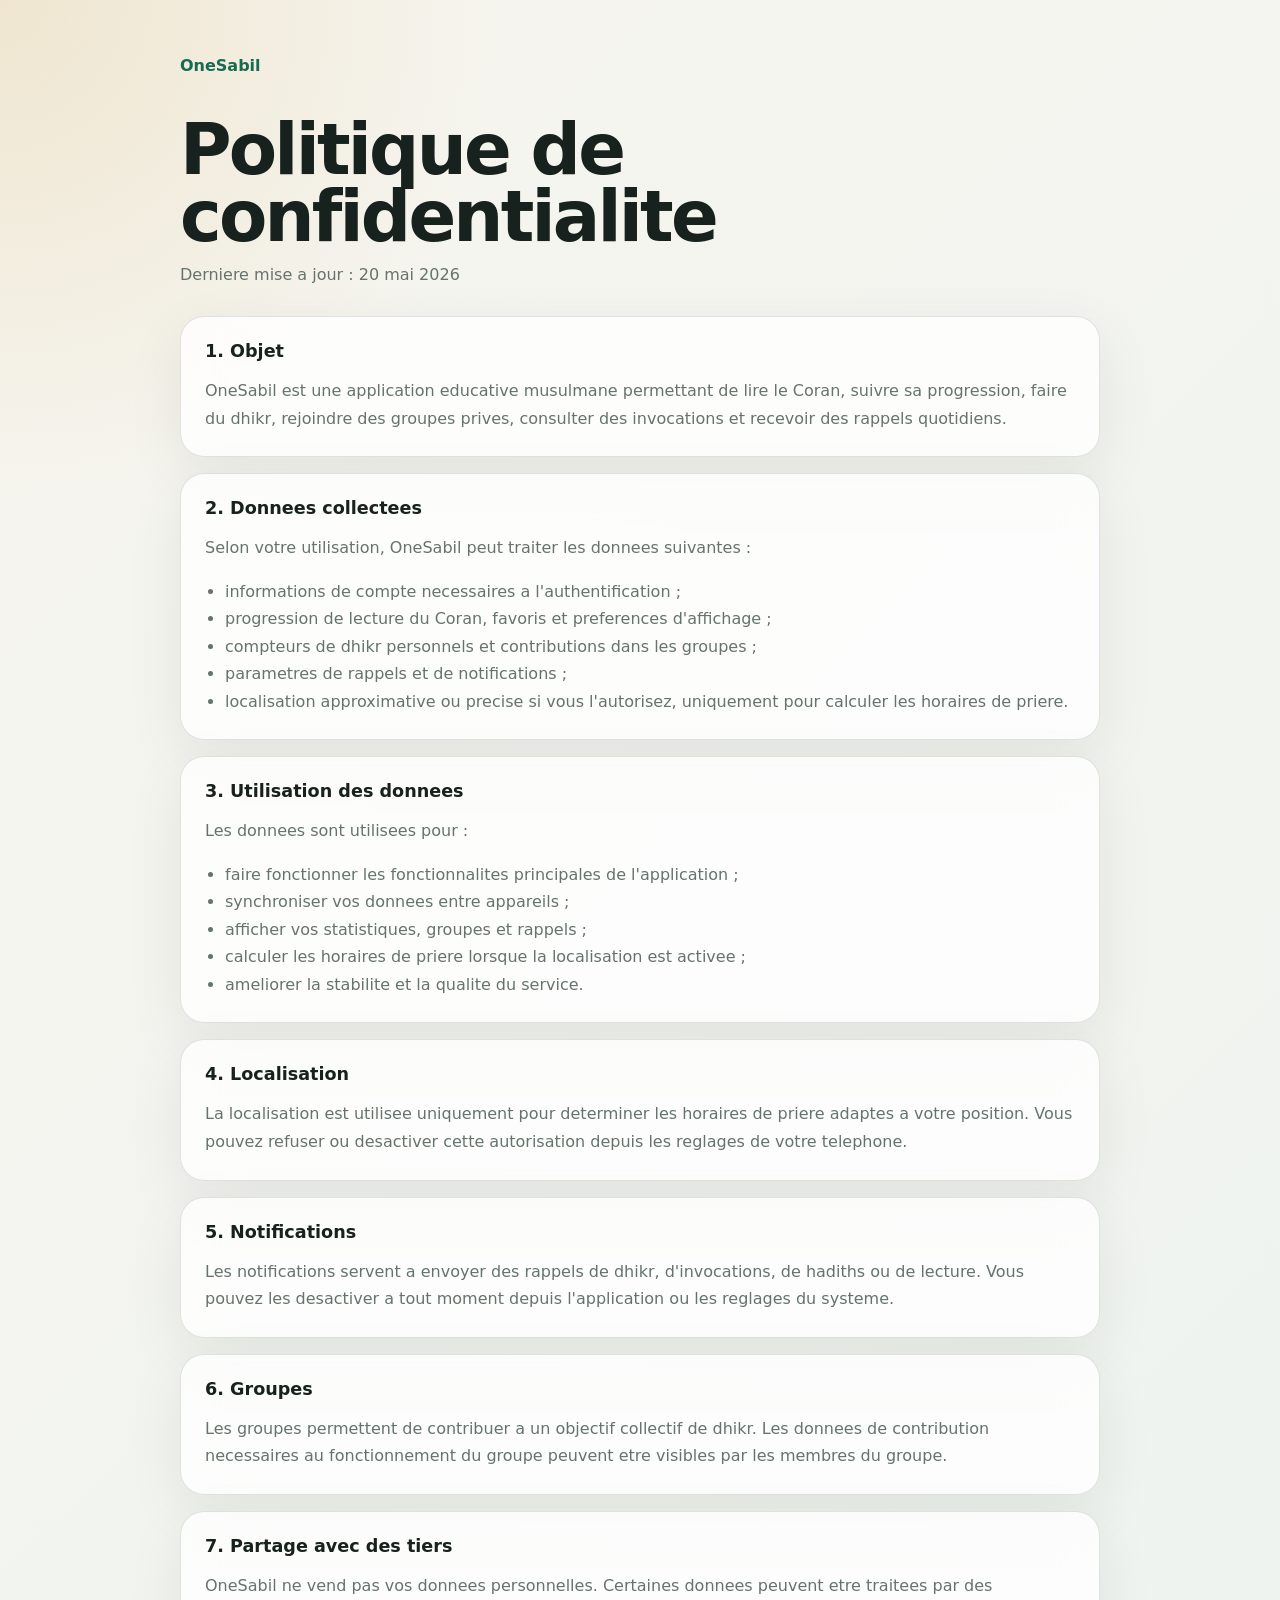
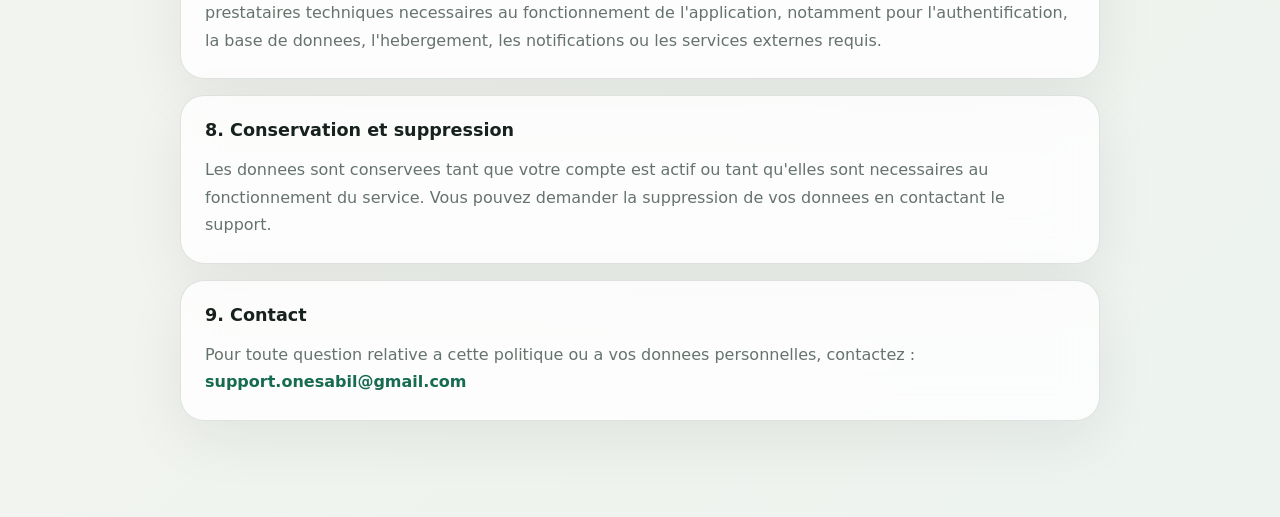
==== privacy.html @ fb36a30e "Initial legal site" ====
<!doctype html>
<html lang="fr">
  <head>
    <meta charset="utf-8" />
    <meta name="viewport" content="width=device-width, initial-scale=1" />
    <title>Politique de confidentialite - OneSabil</title>
    <meta name="description" content="Politique de confidentialite de l'application OneSabil." />
    <link rel="stylesheet" href="./styles.css" />
  </head>
  <body>
    <main class="shell page">
      <a class="back" href="./index.html">OneSabil</a>
      <h1>Politique de confidentialite</h1>
      <p class="muted">Derniere mise a jour : 20 mai 2026</p>

      <section class="card">
        <h2>1. Objet</h2>
        <p>
          OneSabil est une application educative musulmane permettant de lire le Coran, suivre sa progression, faire du
          dhikr, rejoindre des groupes prives, consulter des invocations et recevoir des rappels quotidiens.
        </p>
      </section>

      <section class="card">
        <h2>2. Donnees collectees</h2>
        <p>Selon votre utilisation, OneSabil peut traiter les donnees suivantes :</p>
        <ul>
          <li>informations de compte necessaires a l'authentification ;</li>
          <li>progression de lecture du Coran, favoris et preferences d'affichage ;</li>
          <li>compteurs de dhikr personnels et contributions dans les groupes ;</li>
          <li>parametres de rappels et de notifications ;</li>
          <li>localisation approximative ou precise si vous l'autorisez, uniquement pour calculer les horaires de priere.</li>
        </ul>
      </section>

      <section class="card">
        <h2>3. Utilisation des donnees</h2>
        <p>Les donnees sont utilisees pour :</p>
        <ul>
          <li>faire fonctionner les fonctionnalites principales de l'application ;</li>
          <li>synchroniser vos donnees entre appareils ;</li>
          <li>afficher vos statistiques, groupes et rappels ;</li>
          <li>calculer les horaires de priere lorsque la localisation est activee ;</li>
          <li>ameliorer la stabilite et la qualite du service.</li>
        </ul>
      </section>

      <section class="card">
        <h2>4. Localisation</h2>
        <p>
          La localisation est utilisee uniquement pour determiner les horaires de priere adaptes a votre position. Vous
          pouvez refuser ou desactiver cette autorisation depuis les reglages de votre telephone.
        </p>
      </section>

      <section class="card">
        <h2>5. Notifications</h2>
        <p>
          Les notifications servent a envoyer des rappels de dhikr, d'invocations, de hadiths ou de lecture. Vous pouvez
          les desactiver a tout moment depuis l'application ou les reglages du systeme.
        </p>
      </section>

      <section class="card">
        <h2>6. Groupes</h2>
        <p>
          Les groupes permettent de contribuer a un objectif collectif de dhikr. Les donnees de contribution necessaires
          au fonctionnement du groupe peuvent etre visibles par les membres du groupe.
        </p>
      </section>

      <section class="card">
        <h2>7. Partage avec des tiers</h2>
        <p>
          OneSabil ne vend pas vos donnees personnelles. Certaines donnees peuvent etre traitees par des prestataires
          techniques necessaires au fonctionnement de l'application, notamment pour l'authentification, la base de donnees,
          l'hebergement, les notifications ou les services externes requis.
        </p>
      </section>

      <section class="card">
        <h2>8. Conservation et suppression</h2>
        <p>
          Les donnees sont conservees tant que votre compte est actif ou tant qu'elles sont necessaires au fonctionnement
          du service. Vous pouvez demander la suppression de vos donnees en contactant le support.
        </p>
      </section>

      <section class="card">
        <h2>9. Contact</h2>
        <p>
          Pour toute question relative a cette politique ou a vos donnees personnelles, contactez :
          <a href="mailto:support.onesabil@gmail.com">support.onesabil@gmail.com</a>
        </p>
      </section>
    </main>
  </body>
</html>
---- styles.css ----
:root {
  color-scheme: light dark;
  --bg: #f7f5ef;
  --surface: rgba(255, 255, 255, 0.78);
  --ink: #17211d;
  --muted: #66736d;
  --line: rgba(23, 33, 29, 0.12);
  --accent: #166b51;
  --accent-2: #d7b56d;
}

* {
  box-sizing: border-box;
}

body {
  margin: 0;
  min-height: 100vh;
  color: var(--ink);
  background:
    radial-gradient(circle at top left, rgba(215, 181, 109, 0.24), transparent 32rem),
    linear-gradient(135deg, #f7f5ef 0%, #edf3ef 100%);
  font-family:
    Inter, ui-sans-serif, system-ui, -apple-system, BlinkMacSystemFont, "Segoe UI", sans-serif;
}

a {
  color: var(--accent);
  font-weight: 700;
  text-decoration: none;
}

.shell {
  width: min(920px, calc(100% - 32px));
  margin: 0 auto;
}

.hero {
  min-height: 100vh;
  display: grid;
  align-content: center;
  gap: 24px;
  padding: 72px 0;
}

.eyebrow {
  margin: 0;
  color: var(--accent);
  font-size: 0.82rem;
  font-weight: 800;
  letter-spacing: 0.08em;
  text-transform: uppercase;
}

h1 {
  margin: 0;
  font-size: clamp(3rem, 8vw, 6.5rem);
  line-height: 0.95;
  letter-spacing: -0.04em;
}

h2 {
  margin: 0 0 12px;
  font-size: 1.1rem;
}

p,
li {
  color: var(--muted);
  font-size: 1rem;
  line-height: 1.72;
}

ul {
  margin: 0;
  padding-left: 20px;
}

.lead {
  max-width: 680px;
  margin: 0;
  color: #40514a;
  font-size: clamp(1.1rem, 2.5vw, 1.45rem);
  line-height: 1.55;
}

.actions {
  display: flex;
  flex-wrap: wrap;
  gap: 12px;
}

.button {
  display: inline-flex;
  min-height: 48px;
  align-items: center;
  justify-content: center;
  border-radius: 16px;
  padding: 0 22px;
  background: var(--accent);
  color: white;
  box-shadow: 0 18px 40px rgba(22, 107, 81, 0.18);
}

.button.secondary {
  border: 1px solid var(--line);
  background: rgba(255, 255, 255, 0.72);
  color: var(--ink);
  box-shadow: none;
}

.page {
  padding: 56px 0 80px;
}

.page h1 {
  margin-top: 24px;
  margin-bottom: 10px;
  font-size: clamp(2.4rem, 6vw, 4.4rem);
}

.back {
  display: inline-flex;
  margin-bottom: 18px;
}

.muted {
  margin: 0 0 28px;
  color: var(--muted);
}

.card {
  margin: 16px 0;
  border: 1px solid var(--line);
  border-radius: 24px;
  padding: 24px;
  background: var(--surface);
  box-shadow: 0 18px 60px rgba(23, 33, 29, 0.07);
  backdrop-filter: blur(18px);
}

.card p:last-child,
.card ul:last-child {
  margin-bottom: 0;
}

@media (prefers-color-scheme: dark) {
  :root {
    --bg: #0e1210;
    --surface: rgba(23, 29, 26, 0.78);
    --ink: #f4f1e8;
    --muted: #a9b4ae;
    --line: rgba(244, 241, 232, 0.12);
    --accent: #72d4ab;
    --accent-2: #d8b86b;
  }

  body {
    background:
      radial-gradient(circle at top left, rgba(114, 212, 171, 0.14), transparent 32rem),
      linear-gradient(135deg, #0e1210 0%, #151b18 100%);
  }

  .lead {
    color: #c7d0ca;
  }

  .button.secondary {
    background: rgba(255, 255, 255, 0.06);
    color: var(--ink);
  }
}
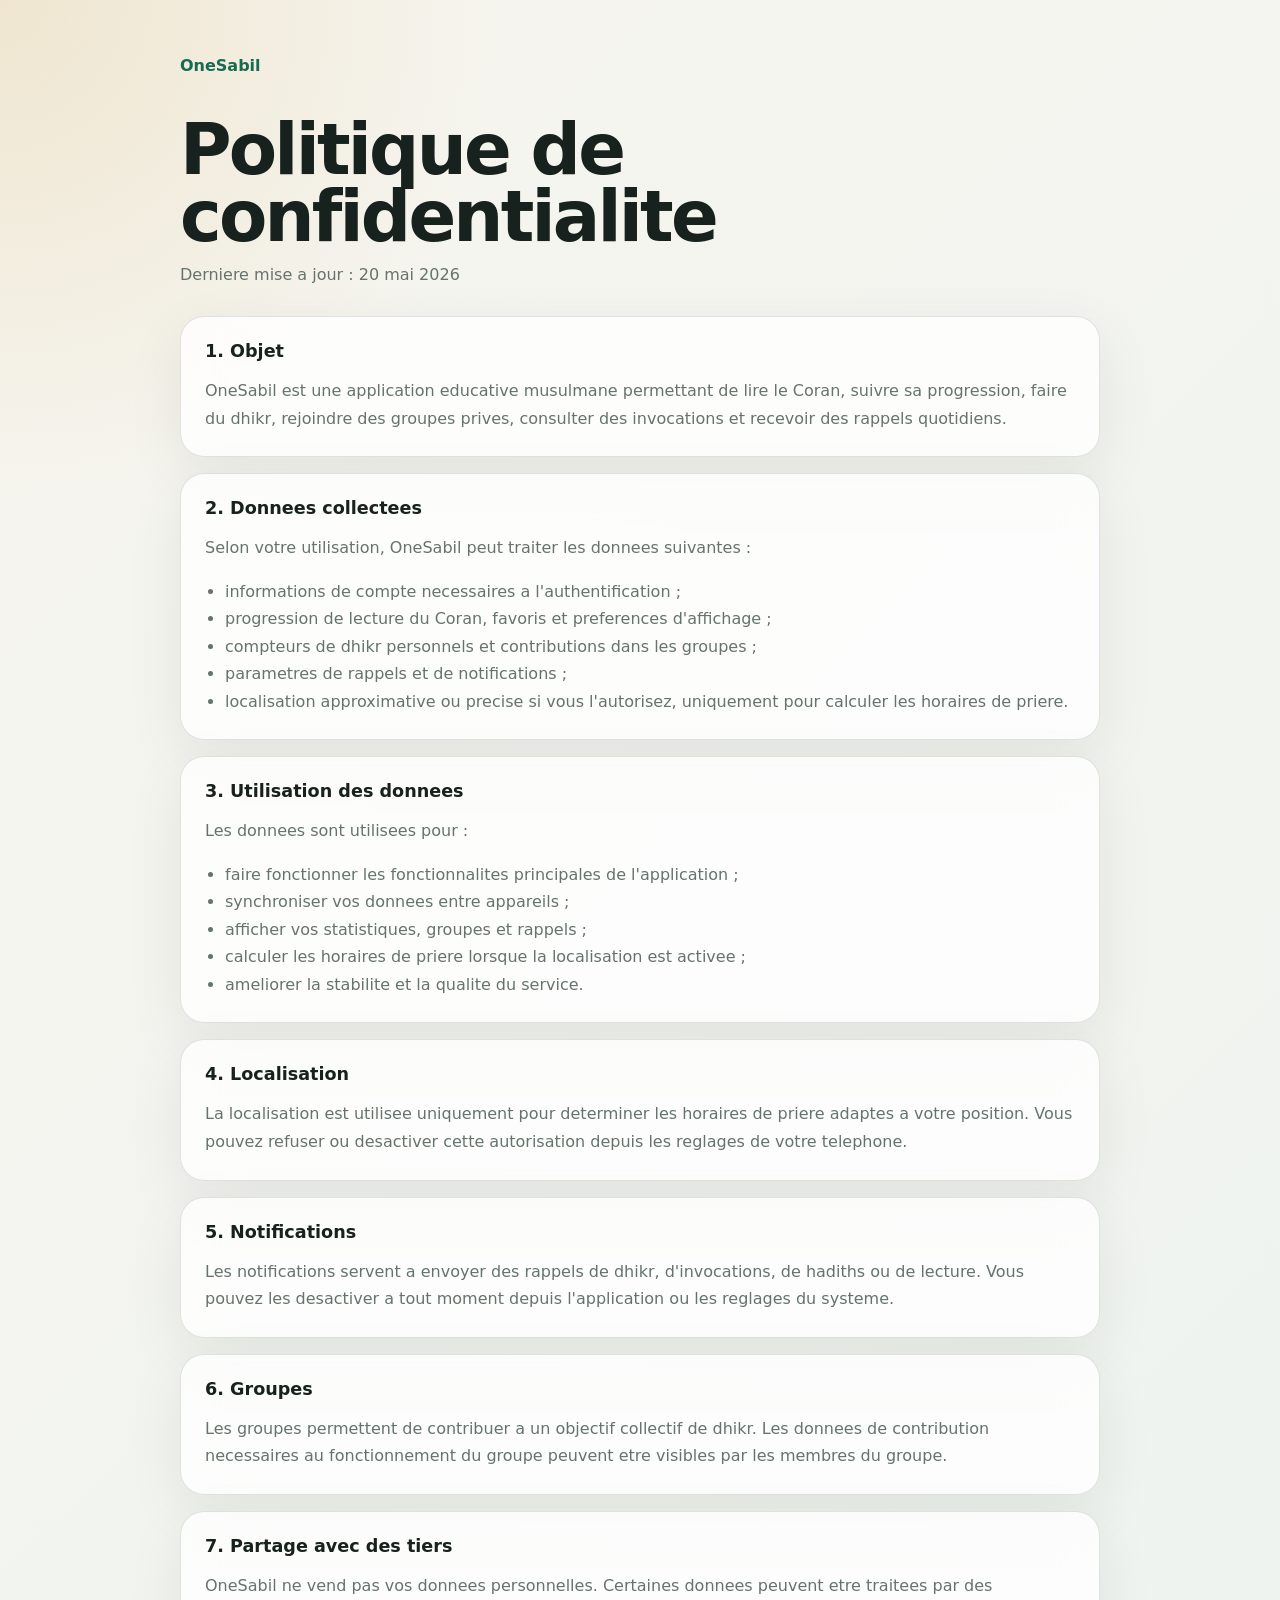
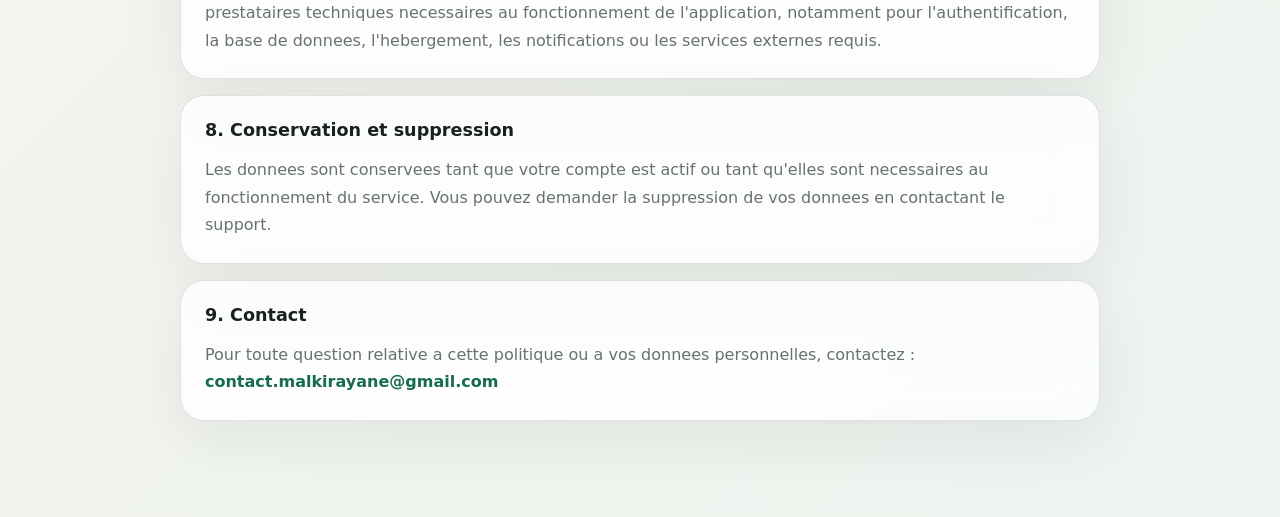
==== commit dde489c7: "maj" ====
--- a/privacy.html
+++ b/privacy.html
@@ -90,7 +90,7 @@
         <h2>9. Contact</h2>
         <p>
           Pour toute question relative a cette politique ou a vos donnees personnelles, contactez :
-          <a href="mailto:support.onesabil@gmail.com">support.onesabil@gmail.com</a>
+          <a href="mailto:contact.malkirayane@gmail.com">contact.malkirayane@gmail.com</a>
         </p>
       </section>
     </main>
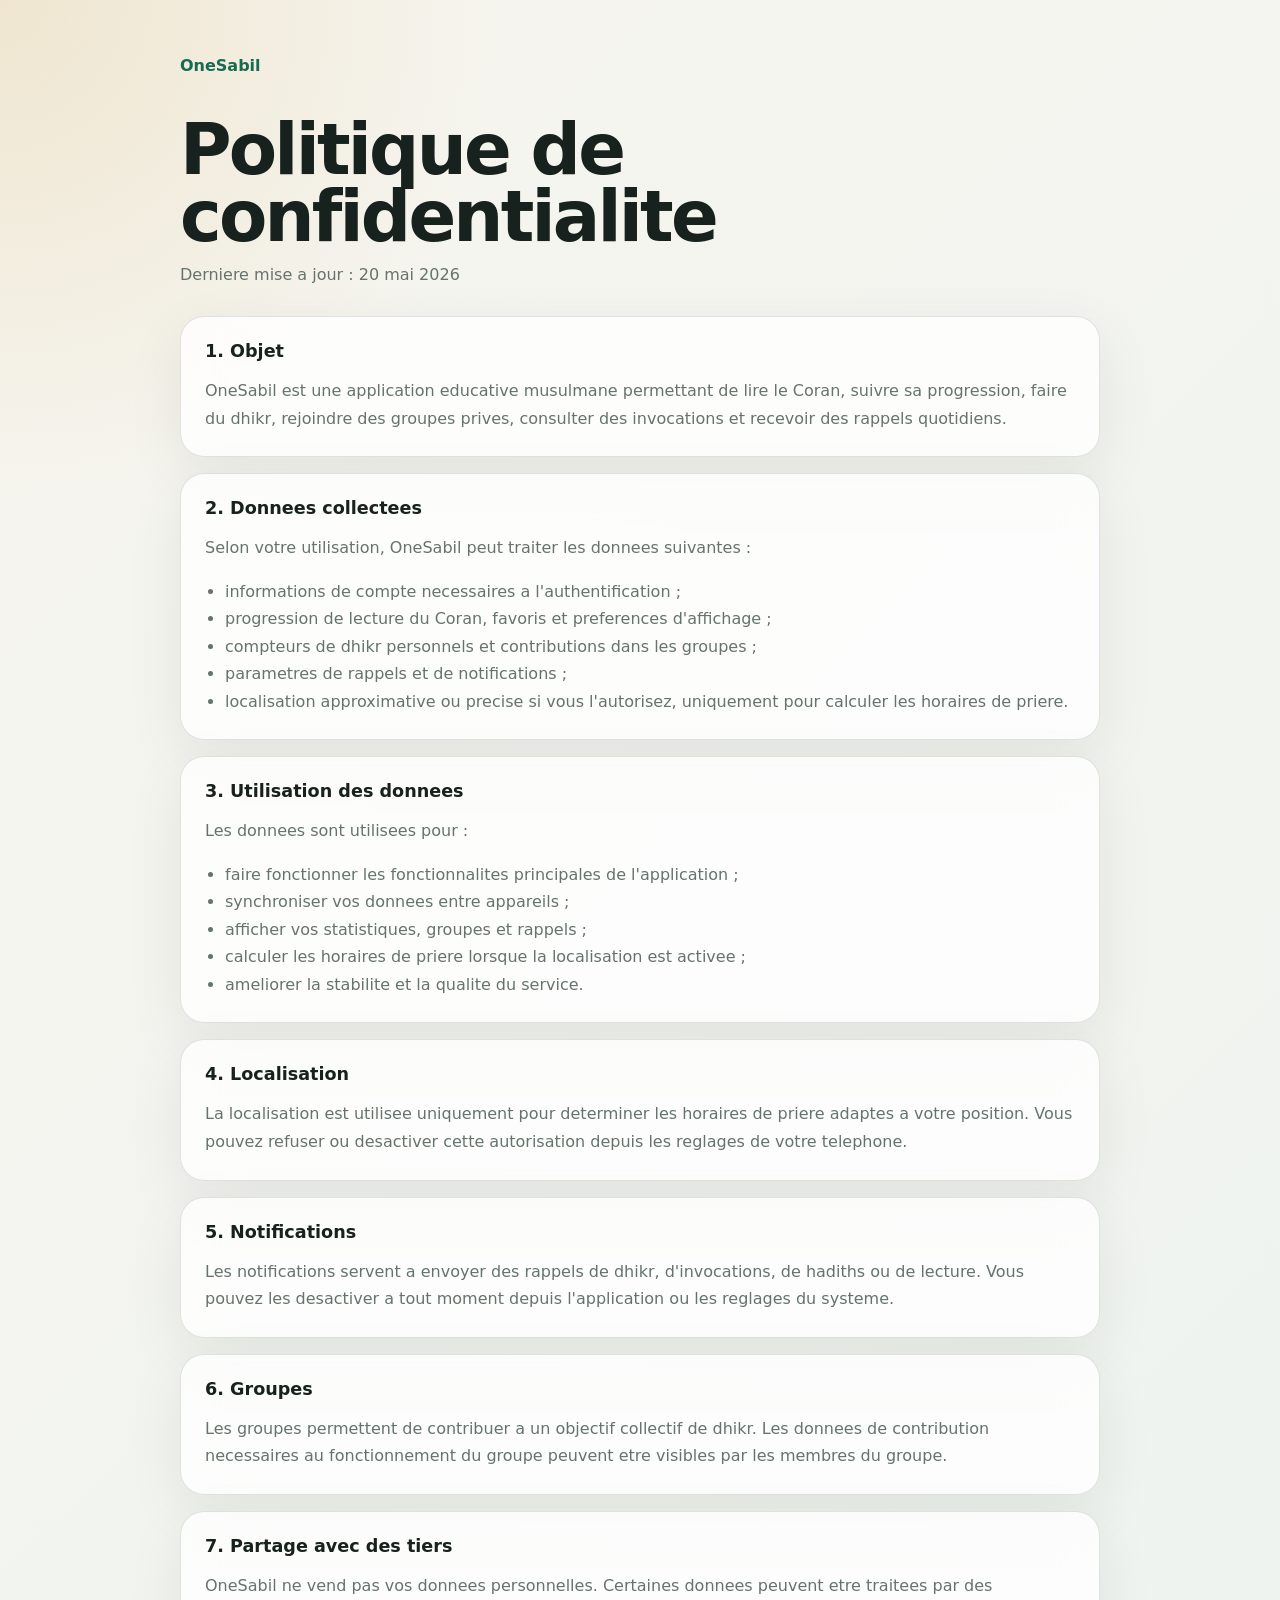
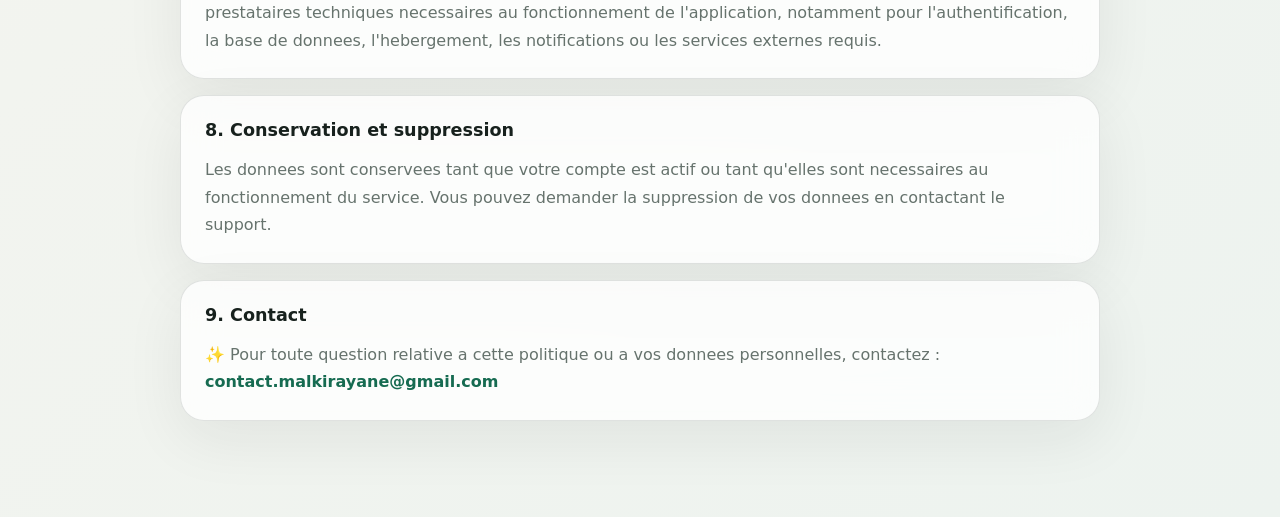
==== commit 5b415edf: "news features 2.0" ====
--- a/privacy.html
+++ b/privacy.html
@@ -89,7 +89,7 @@
       <section class="card">
         <h2>9. Contact</h2>
         <p>
-          Pour toute question relative a cette politique ou a vos donnees personnelles, contactez :
+          ✨ Pour toute question relative a cette politique ou a vos donnees personnelles, contactez :
           <a href="mailto:contact.malkirayane@gmail.com">contact.malkirayane@gmail.com</a>
         </p>
       </section>
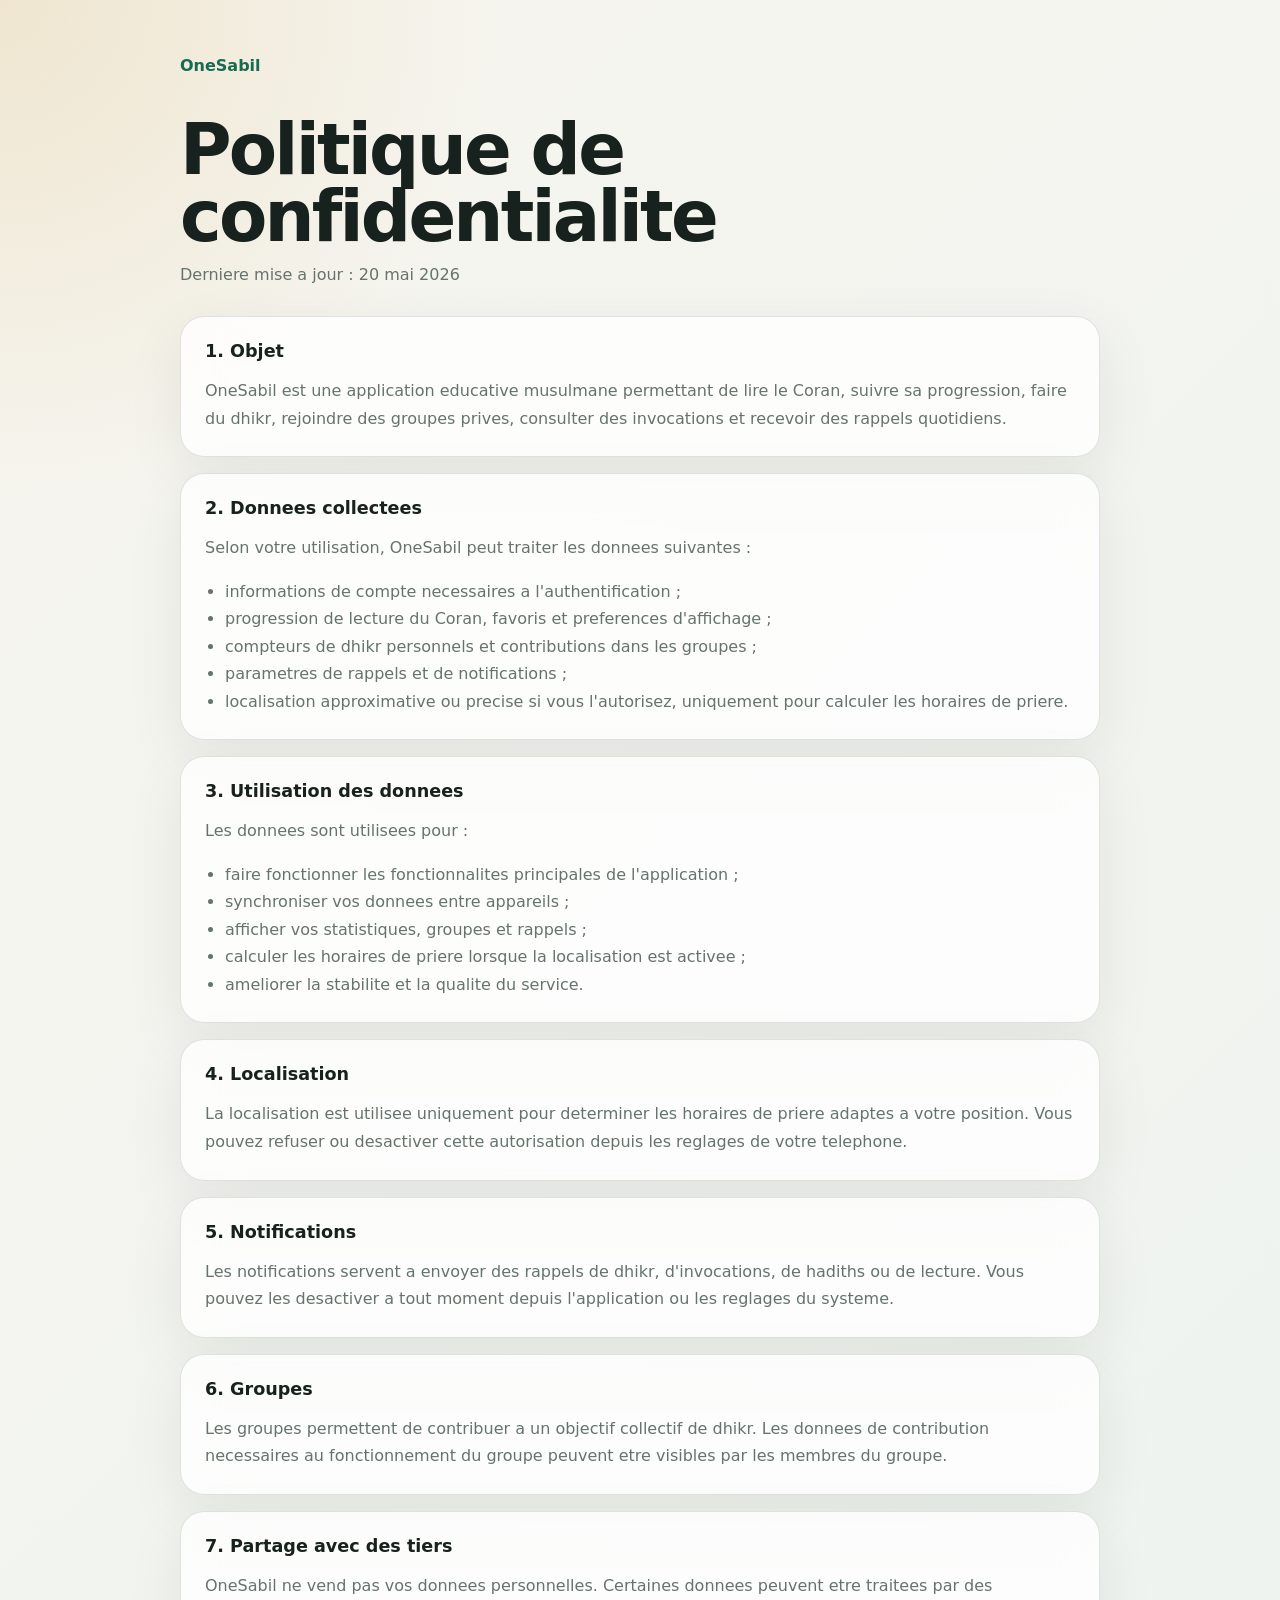
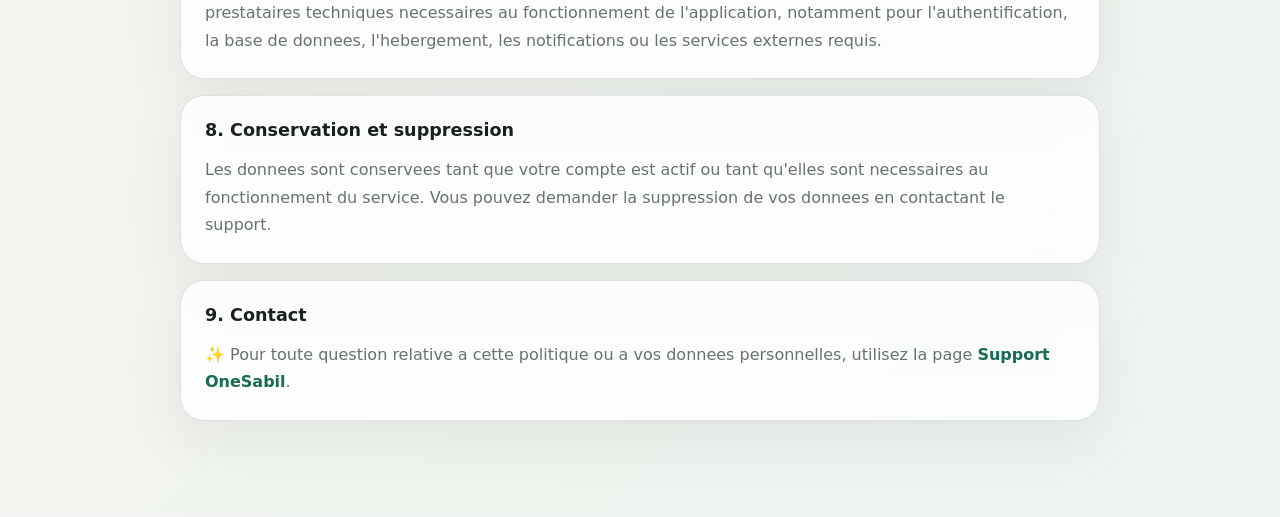
==== commit c7de6975: "Add private contact form" ====
--- a/privacy.html
+++ b/privacy.html
@@ -89,8 +89,8 @@
       <section class="card">
         <h2>9. Contact</h2>
         <p>
-          ✨ Pour toute question relative a cette politique ou a vos donnees personnelles, contactez :
-          <a href="mailto:contact.malkirayane@gmail.com">contact.malkirayane@gmail.com</a>
+          ✨ Pour toute question relative a cette politique ou a vos donnees personnelles, utilisez la page
+          <a href="./support.html#contact">Support OneSabil</a>.
         </p>
       </section>
     </main>
--- a/styles.css
+++ b/styles.css
@@ -144,6 +144,64 @@
   margin-bottom: 0;
 }
 
+.contact-form {
+  display: grid;
+  gap: 16px;
+  margin-top: 18px;
+}
+
+.contact-form label {
+  display: grid;
+  gap: 8px;
+  color: var(--ink);
+  font-size: 0.92rem;
+  font-weight: 800;
+}
+
+.contact-form input,
+.contact-form textarea {
+  width: 100%;
+  border: 1px solid var(--line);
+  border-radius: 16px;
+  padding: 14px 16px;
+  background: rgba(255, 255, 255, 0.72);
+  color: var(--ink);
+  font: inherit;
+  outline: none;
+}
+
+.contact-form textarea {
+  resize: vertical;
+}
+
+.contact-form input:focus,
+.contact-form textarea:focus {
+  border-color: var(--accent);
+  box-shadow: 0 0 0 4px rgba(22, 107, 81, 0.12);
+}
+
+.contact-form button {
+  width: fit-content;
+  border: 0;
+  cursor: pointer;
+  font: inherit;
+  font-weight: 800;
+}
+
+.contact-form button:disabled {
+  cursor: wait;
+  opacity: 0.65;
+}
+
+.form-status {
+  margin: 0;
+  color: var(--muted);
+}
+
+.honeypot {
+  display: none;
+}
+
 @media (prefers-color-scheme: dark) {
   :root {
     --bg: #0e1210;
@@ -169,4 +227,9 @@
     background: rgba(255, 255, 255, 0.06);
     color: var(--ink);
   }
-}
+
+  .contact-form input,
+  .contact-form textarea {
+    background: rgba(255, 255, 255, 0.06);
+  }
+}
